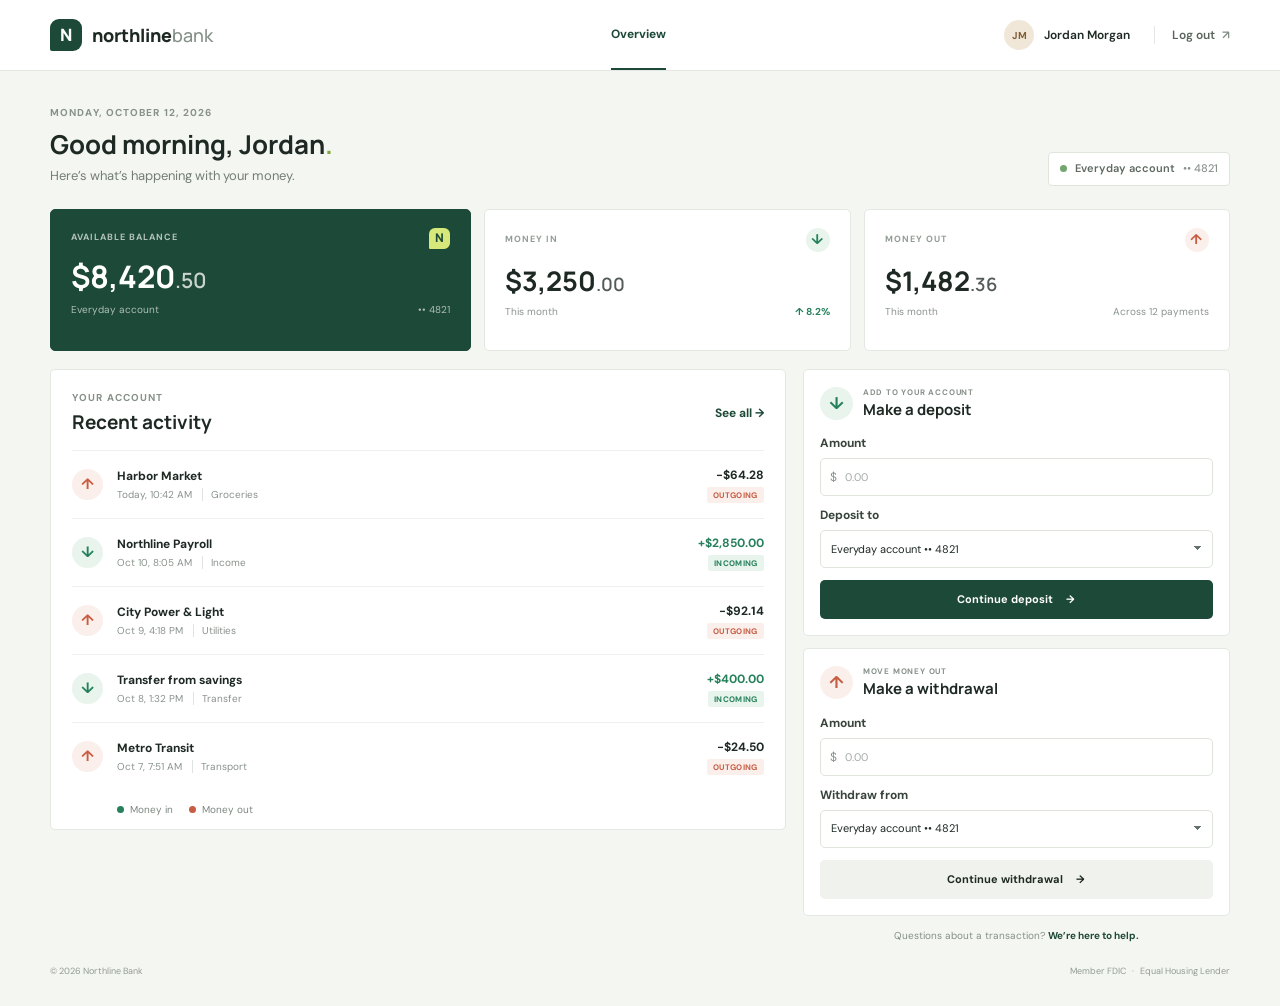
==== dashboard.html @ e2028d49 "first changes" ====
<!DOCTYPE html>
<html lang="en">
<head>
    <meta charset="UTF-8">
    <meta name="viewport" content="width=device-width, initial-scale=1.0">
    <meta name="theme-color" content="#f4f6f2">
    <title>Overview | Northline Bank</title>
    <link rel="preconnect" href="https://fonts.googleapis.com">
    <link rel="preconnect" href="https://fonts.gstatic.com" crossorigin>
    <link href="https://fonts.googleapis.com/css2?family=DM+Sans:wght@400;500;600;700&family=Manrope:wght@500;600;700;800&display=swap" rel="stylesheet">
    <link rel="stylesheet" href="css/main.css">
</head>
<body class="dashboard-page">
    <header class="site-header">
        <a class="brand" href="dashboard.html" aria-label="Northline Bank overview">
            <span class="brand-mark" aria-hidden="true">N</span>
            <span>northline<span class="brand-light">bank</span></span>
        </a>
        <nav class="header-nav" aria-label="Main navigation">
            <a class="nav-current" href="dashboard.html">Overview</a>
        </nav>
        <div class="header-account">
            <span class="avatar" aria-hidden="true">JM</span>
            <span class="account-name">Jordan Morgan</span>
            <a class="logout-link" href="index.html">Log out <span aria-hidden="true">↗</span></a>
        </div>
    </header>

    <main class="dashboard-main">
        <div class="dashboard-heading">
            <div>
                <p class="eyebrow">MONDAY, OCTOBER 12, 2026</p>
                <h1>Good morning, Jordan<span class="heading-period">.</span></h1>
                <p class="muted-copy">Here’s what’s happening with your money.</p>
            </div>
            <a class="account-chip" href="#transactions"><span class="account-chip-dot"></span> Everyday account <span class="account-number">•• 4821</span></a>
        </div>

        <section class="summary-grid" aria-label="Account summary">
            <article class="summary-card balance-card">
                <div class="summary-top"><span>AVAILABLE BALANCE</span><span class="card-mark" aria-hidden="true">N</span></div>
                <p class="balance-amount">$8,420<span>.50</span></p>
                <p class="summary-foot">Everyday account <span>•• 4821</span></p>
            </article>
            <article class="summary-card">
                <div class="summary-top"><span>MONEY IN</span><span class="summary-icon incoming-icon" aria-hidden="true">↓</span></div>
                <p class="metric-amount">$3,250<span>.00</span></p>
                <p class="summary-foot">This month <span class="metric-note">↑ 8.2%</span></p>
            </article>
            <article class="summary-card">
                <div class="summary-top"><span>MONEY OUT</span><span class="summary-icon outgoing-icon" aria-hidden="true">↑</span></div>
                <p class="metric-amount">$1,482<span>.36</span></p>
                <p class="summary-foot">This month <span>Across 12 payments</span></p>
            </article>
        </section>

        <div class="dashboard-columns">
            <section class="transactions-panel" id="transactions" aria-labelledby="transactions-title">
                <div class="section-heading">
                    <div>
                        <p class="eyebrow">YOUR ACCOUNT</p>
                        <h2 id="transactions-title">Recent activity</h2>
                    </div>
                    <a class="text-link" href="#transactions">See all <span aria-hidden="true">→</span></a>
                </div>

                <div class="transaction-list">
                    <article class="transaction-row">
                        <span class="transaction-icon outgoing-icon" aria-hidden="true">↑</span>
                        <div class="transaction-info"><h3>Harbor Market</h3><p>Today, 10:42 AM <span class="transaction-category">Groceries</span></p></div>
                        <div class="transaction-amount"><strong class="amount-out">−$64.28</strong><span class="transaction-flag flag-out">Outgoing</span></div>
                    </article>
                    <article class="transaction-row">
                        <span class="transaction-icon incoming-icon" aria-hidden="true">↓</span>
                        <div class="transaction-info"><h3>Northline Payroll</h3><p>Oct 10, 8:05 AM <span class="transaction-category">Income</span></p></div>
                        <div class="transaction-amount"><strong class="amount-in">+$2,850.00</strong><span class="transaction-flag flag-in">Incoming</span></div>
                    </article>
                    <article class="transaction-row">
                        <span class="transaction-icon outgoing-icon" aria-hidden="true">↑</span>
                        <div class="transaction-info"><h3>City Power &amp; Light</h3><p>Oct 9, 4:18 PM <span class="transaction-category">Utilities</span></p></div>
                        <div class="transaction-amount"><strong class="amount-out">−$92.14</strong><span class="transaction-flag flag-out">Outgoing</span></div>
                    </article>
                    <article class="transaction-row">
                        <span class="transaction-icon incoming-icon" aria-hidden="true">↓</span>
                        <div class="transaction-info"><h3>Transfer from savings</h3><p>Oct 8, 1:32 PM <span class="transaction-category">Transfer</span></p></div>
                        <div class="transaction-amount"><strong class="amount-in">+$400.00</strong><span class="transaction-flag flag-in">Incoming</span></div>
                    </article>
                    <article class="transaction-row">
                        <span class="transaction-icon outgoing-icon" aria-hidden="true">↑</span>
                        <div class="transaction-info"><h3>Metro Transit</h3><p>Oct 7, 7:51 AM <span class="transaction-category">Transport</span></p></div>
                        <div class="transaction-amount"><strong class="amount-out">−$24.50</strong><span class="transaction-flag flag-out">Outgoing</span></div>
                    </article>
                </div>
                <div class="activity-legend" aria-label="Transaction types"><span><i class="legend-dot legend-in"></i> Money in</span><span><i class="legend-dot legend-out"></i> Money out</span></div>
            </section>

            <aside class="actions-column" aria-label="Account actions">
                <section class="action-panel" aria-labelledby="deposit-title">
                    <div class="action-heading"><span class="action-symbol incoming-icon" aria-hidden="true">↓</span><div><p class="eyebrow">ADD TO YOUR ACCOUNT</p><h2 id="deposit-title">Make a deposit</h2></div></div>
                    <form class="transaction-form" action="#" method="get">
                        <label for="deposit-amount">Amount</label>
                        <div class="amount-input"><span aria-hidden="true">$</span><input id="deposit-amount" name="deposit-amount" type="number" min="0.01" step="0.01" placeholder="0.00" inputmode="decimal"></div>
                        <label for="deposit-source">Deposit to</label>
                        <select id="deposit-source" name="deposit-source"><option>Everyday account •• 4821</option></select>
                        <button class="button button-primary button-wide" type="button">Continue deposit <span aria-hidden="true">→</span></button>
                    </form>
                </section>

                <section class="action-panel withdraw-panel" aria-labelledby="withdraw-title">
                    <div class="action-heading"><span class="action-symbol outgoing-icon" aria-hidden="true">↑</span><div><p class="eyebrow">MOVE MONEY OUT</p><h2 id="withdraw-title">Make a withdrawal</h2></div></div>
                    <form class="transaction-form" action="#" method="get">
                        <label for="withdraw-amount">Amount</label>
                        <div class="amount-input"><span aria-hidden="true">$</span><input id="withdraw-amount" name="withdraw-amount" type="number" min="0.01" step="0.01" placeholder="0.00" inputmode="decimal"></div>
                        <label for="withdraw-destination">Withdraw from</label>
                        <select id="withdraw-destination" name="withdraw-destination"><option>Everyday account •• 4821</option></select>
                        <button class="button button-secondary button-wide" type="button">Continue withdrawal <span aria-hidden="true">→</span></button>
                    </form>
                </section>
                <p class="help-note">Questions about a transaction? <a class="text-link" href="mailto:support@northlinebank.example">We’re here to help.</a></p>
            </aside>
        </div>
        <footer class="dashboard-footer"><span>© 2026 Northline Bank</span><span>Member FDIC <span class="footer-separator">·</span> Equal Housing Lender</span></footer>
    </main>
</body>
</html>
---- css/main.css ----
* {
	box-sizing: border-box;
}

:root {
	color-scheme: light;
	--ink: #1e2924;
	--muted: #747d77;
	--line: #e4e8e2;
	--paper: #f4f6f2;
	--surface: #ffffff;
	--forest: #1d4938;
	--forest-deep: #153629;
	--lime: #d5e879;
	--incoming: #26815b;
	--incoming-soft: #e8f4ec;
	--outgoing: #c75d43;
	--outgoing-soft: #fbefeb;
	font-family: "DM Sans", sans-serif;
	font-synthesis: none;
	text-rendering: optimizeLegibility;
}

body {
	margin: 0;
	background: var(--paper);
	color: var(--ink);
	font-size: 14px;
	line-height: 1.5;
}

a {
	color: inherit;
	text-decoration: none;
}

button,
input,
select {
	font: inherit;
}

button,
a,
input,
select {
	-webkit-tap-highlight-color: transparent;
}

:focus-visible {
	outline: 3px solid #83a746;
	outline-offset: 3px;
}

.brand {
	display: inline-flex;
	align-items: center;
	gap: 10px;
	color: var(--ink);
	font-family: "Manrope", sans-serif;
	font-size: 18px;
	font-weight: 800;
	letter-spacing: 0;
}

.brand-light {
	color: #849087;
	font-weight: 500;
}

.brand-mark {
	display: grid;
	width: 32px;
	height: 32px;
	place-items: center;
	border-radius: 9px 9px 9px 2px;
	background: var(--forest);
	color: white;
	font-family: "Manrope", sans-serif;
	font-size: 17px;
	font-weight: 800;
}

.eyebrow {
	margin: 0;
	color: #879189;
	font-size: 10px;
	font-weight: 700;
	letter-spacing: 1.1px;
}

.muted-copy {
	color: var(--muted);
}

.text-link {
	color: var(--forest);
	font-size: 12px;
	font-weight: 700;
}

.text-link:hover,
.logout-link:hover {
	text-decoration: underline;
	text-underline-offset: 3px;
}

.button {
	display: inline-flex;
	min-height: 47px;
	align-items: center;
	justify-content: center;
	gap: 13px;
	border: 0;
	border-radius: 5px;
	cursor: pointer;
	font-size: 13px;
	font-weight: 700;
	transition: background-color 160ms ease, transform 160ms ease;
}

.button:hover {
	transform: translateY(-1px);
}

.button-wide {
	width: 100%;
}

.button-primary {
	background: var(--forest);
	color: white;
}

.button-primary:hover {
	background: var(--forest-deep);
}

.button-secondary {
	background: #f0f2ed;
	color: var(--ink);
}

.button-secondary:hover {
	background: #e6eae2;
}

/* Sign-in */
.login-page {
	min-height: 100vh;
	background: #fff;
}

.login-shell {
	display: grid;
	min-height: 100vh;
	grid-template-columns: minmax(450px, 0.92fr) minmax(400px, 1.08fr);
}

.login-panel {
	display: flex;
	width: min(100%, 580px);
	flex-direction: column;
	justify-self: center;
	padding: 40px clamp(36px, 7vw, 92px) 28px;
}

.login-copy {
	margin-top: clamp(50px, 10vh, 102px);
}

.login-copy h1,
.aside-content h2,
.dashboard-heading h1,
.section-heading h2,
.action-heading h2 {
	font-family: "Manrope", sans-serif;
	letter-spacing: 0;
}

.login-copy h1 {
	margin: 12px 0 10px;
	font-size: clamp(37px, 4vw, 48px);
	font-weight: 700;
	line-height: 1.13;
}

.login-copy .muted-copy {
	max-width: 345px;
	margin: 0;
	font-size: 14px;
}

.login-form {
	display: grid;
	gap: 9px;
	margin-top: 32px;
}

.login-form label,
.transaction-form label {
	color: #38443d;
	font-size: 12px;
	font-weight: 700;
}

.login-form input,
.transaction-form input,
.transaction-form select {
	width: 100%;
	height: 47px;
	border: 1px solid #dfe4dd;
	border-radius: 5px;
	background: #fff;
	color: var(--ink);
	outline: none;
}

.login-form input {
	padding: 0 13px;
	margin-bottom: 9px;
}

.login-form input::placeholder,
.transaction-form input::placeholder {
	color: #a4aca6;
}

.login-form input:focus,
.transaction-form input:focus,
.transaction-form select:focus {
	border-color: #6e987f;
	box-shadow: 0 0 0 3px #e8f1e9;
}

.label-row {
	display: flex;
	align-items: center;
	justify-content: space-between;
}

.secure-note {
	display: flex;
	align-items: center;
	gap: 8px;
	margin: 20px 0 0;
	color: #7b857e;
	font-size: 11px;
}

.lock-icon {
	display: grid;
	width: 16px;
	height: 16px;
	place-items: center;
	border: 1px solid #9eaaa1;
	border-radius: 50%;
	color: var(--forest);
	font-size: 7px;
}

.login-footer {
	margin: auto 0 0;
	padding-top: 44px;
	color: var(--muted);
	font-size: 12px;
}

.login-aside {
	position: relative;
	display: flex;
	min-height: 100vh;
	overflow: hidden;
	flex-direction: column;
	justify-content: space-between;
	padding: 40px clamp(32px, 6vw, 82px) 32px;
	background-color: var(--forest);
	background-image: linear-gradient(135deg, rgba(255,255,255,.035) 25%, transparent 25%, transparent 50%, rgba(255,255,255,.035) 50%, rgba(255,255,255,.035) 75%, transparent 75%, transparent);
	background-size: 8px 8px;
	color: white;
}

.aside-topline,
.aside-bottom {
	position: relative;
	z-index: 1;
	display: flex;
	align-items: center;
	justify-content: space-between;
	color: rgba(255,255,255,.67);
	font-size: 9px;
	font-weight: 700;
	letter-spacing: 1px;
}

.aside-dot {
	width: 7px;
	height: 7px;
	border-radius: 50%;
	background: var(--lime);
}

.aside-content {
	position: relative;
	z-index: 1;
	max-width: 480px;
	padding: 45px 0 95px;
}

.aside-index {
	margin: 0 0 18px;
	color: var(--lime);
	font-size: 10px;
	font-weight: 700;
	letter-spacing: 1px;
}

.aside-content h2 {
	margin: 0;
	font-size: clamp(42px, 5vw, 65px);
	font-weight: 600;
	line-height: 1.06;
}

.aside-content > p:last-child {
	max-width: 330px;
	margin: 20px 0 0;
	color: rgba(255,255,255,.76);
	font-size: 15px;
	line-height: 1.7;
}

.decorative-orbit {
	position: absolute;
	right: -28px;
	bottom: 16%;
	display: grid;
	width: 230px;
	gap: 8px;
	opacity: .85;
	transform: rotate(-35deg);
}

.decorative-orbit span {
	display: block;
	height: 28px;
	border: 1px solid rgba(213,232,121,.4);
	border-radius: 2px;
}

.decorative-orbit span:nth-child(2) {
	width: 75%;
	margin-left: 25%;
	background: rgba(213,232,121,.1);
}

.decorative-orbit span:nth-child(3) {
	width: 48%;
	margin-left: 52%;
}

/* Dashboard */
.site-header {
	display: flex;
	min-height: 70px;
	align-items: center;
	justify-content: space-between;
	padding: 0 max(28px, calc((100vw - 1180px) / 2));
	border-bottom: 1px solid var(--line);
	background: var(--surface);
}

.header-nav {
	display: flex;
	height: 70px;
	align-items: stretch;
	margin-left: 60px;
}

.header-nav a {
	display: inline-flex;
	align-items: center;
	border-bottom: 2px solid var(--forest);
	color: var(--forest);
	font-size: 12px;
	font-weight: 700;
}

.header-account {
	display: flex;
	align-items: center;
	gap: 10px;
}

.avatar {
	display: grid;
	width: 30px;
	height: 30px;
	place-items: center;
	border-radius: 50%;
	background: #f0e7d8;
	color: #805e37;
	font-size: 10px;
	font-weight: 700;
}

.account-name {
	margin-right: 14px;
	font-size: 12px;
	font-weight: 600;
}

.logout-link {
	padding-left: 17px;
	border-left: 1px solid var(--line);
	color: #59645d;
	font-size: 12px;
	font-weight: 600;
}

.logout-link span {
	margin-left: 4px;
	color: #839087;
}

.dashboard-main {
	width: min(1180px, calc(100% - 56px));
	margin: 0 auto;
}

.dashboard-heading {
	display: flex;
	align-items: flex-end;
	justify-content: space-between;
	gap: 20px;
	padding: 34px 0 23px;
}

.dashboard-heading h1 {
	margin: 5px 0 2px;
	font-size: 26px;
	font-weight: 700;
}

.heading-period {
	color: #80a83d;
}

.dashboard-heading .muted-copy {
	margin: 0;
	font-size: 13px;
}

.account-chip {
	display: inline-flex;
	min-height: 34px;
	align-items: center;
	gap: 8px;
	padding: 0 11px;
	border: 1px solid #dfe4dd;
	border-radius: 4px;
	background: white;
	color: #5e6961;
	font-size: 11px;
	font-weight: 600;
}

.account-chip-dot {
	width: 7px;
	height: 7px;
	border-radius: 50%;
	background: #71a66e;
}

.account-number {
	color: #89938c;
	font-weight: 500;
}

.summary-grid {
	display: grid;
	grid-template-columns: 1.15fr 1fr 1fr;
	gap: 13px;
}

.summary-card {
	min-width: 0;
	min-height: 142px;
	padding: 18px 20px 15px;
	border: 1px solid var(--line);
	border-radius: 5px;
	background: var(--surface);
}

.balance-card {
	border-color: var(--forest);
	background: var(--forest);
	color: white;
}

.summary-top,
.summary-foot {
	display: flex;
	align-items: center;
	justify-content: space-between;
}

.summary-top {
	color: #929d95;
	font-size: 9px;
	font-weight: 700;
	letter-spacing: 1px;
}

.balance-card .summary-top {
	color: rgba(255,255,255,.67);
}

.card-mark {
	display: grid;
	width: 21px;
	height: 21px;
	place-items: center;
	border-radius: 6px 6px 6px 1px;
	background: var(--lime);
	color: var(--forest);
	font-family: "Manrope", sans-serif;
	font-size: 12px;
	font-weight: 800;
}

.summary-icon {
	display: grid;
	width: 24px;
	height: 24px;
	place-items: center;
	border-radius: 50%;
	font-size: 14px;
	font-weight: 700;
}

.incoming-icon {
	background: var(--incoming-soft);
	color: var(--incoming);
}

.outgoing-icon {
	background: var(--outgoing-soft);
	color: var(--outgoing);
}

.balance-card .card-mark {
	background: var(--lime);
}

.balance-amount,
.metric-amount {
	margin: 10px 0 8px;
	font-family: "Manrope", sans-serif;
	font-size: 31px;
	font-weight: 700;
	line-height: 1.15;
}

.balance-amount span,
.metric-amount span {
	font-size: .68em;
	font-weight: 600;
	opacity: .76;
}

.metric-amount {
	margin-top: 13px;
	font-size: 27px;
}

.summary-foot {
	margin: 0;
	color: #8a948d;
	font-size: 10px;
}

.balance-card .summary-foot {
	color: rgba(255,255,255,.65);
}

.metric-note {
	color: var(--incoming);
	font-weight: 700;
}

.dashboard-columns {
	display: grid;
	grid-template-columns: minmax(0, 1.55fr) minmax(300px, .9fr);
	align-items: start;
	gap: 17px;
	margin-top: 18px;
}

.transactions-panel,
.action-panel {
	border: 1px solid var(--line);
	border-radius: 5px;
	background: var(--surface);
}

.transactions-panel {
	padding: 20px 21px 12px;
}

.section-heading {
	display: flex;
	align-items: center;
	justify-content: space-between;
	padding-bottom: 14px;
}

.section-heading h2 {
	margin: 3px 0 0;
	font-size: 19px;
	font-weight: 700;
}

.transaction-row {
	display: grid;
	min-height: 68px;
	grid-template-columns: 34px minmax(0, 1fr) auto;
	align-items: center;
	gap: 11px;
	border-top: 1px solid #edf0ec;
}

.transaction-icon {
	display: grid;
	width: 31px;
	height: 31px;
	place-items: center;
	border-radius: 50%;
	font-size: 15px;
	font-weight: 700;
}

.transaction-info {
	min-width: 0;
}

.transaction-info h3 {
	overflow: hidden;
	margin: 0 0 2px;
	font-size: 12px;
	font-weight: 700;
	text-overflow: ellipsis;
	white-space: nowrap;
}

.transaction-info p {
	margin: 0;
	color: #89928c;
	font-size: 10px;
}

.transaction-category {
	margin-left: 7px;
	padding-left: 8px;
	border-left: 1px solid #dfe4df;
}

.transaction-amount {
	display: flex;
	min-width: 94px;
	flex-direction: column;
	align-items: flex-end;
	gap: 3px;
}

.transaction-amount strong {
	font-size: 12px;
	font-weight: 700;
}

.amount-in {
	color: var(--incoming);
}

.amount-out {
	color: var(--ink);
}

.transaction-flag {
	padding: 2px 6px;
	border-radius: 2px;
	font-size: 8px;
	font-weight: 700;
	text-transform: uppercase;
	letter-spacing: .35px;
}

.flag-in {
	background: var(--incoming-soft);
	color: var(--incoming);
}

.flag-out {
	background: var(--outgoing-soft);
	color: var(--outgoing);
}

.activity-legend {
	display: flex;
	gap: 16px;
	padding: 12px 0 0 45px;
	color: #7d8780;
	font-size: 10px;
}

.activity-legend span {
	display: inline-flex;
	align-items: center;
	gap: 6px;
}

.legend-dot {
	width: 7px;
	height: 7px;
	border-radius: 50%;
}

.legend-in {
	background: var(--incoming);
}

.legend-out {
	background: var(--outgoing);
}

.actions-column {
	display: grid;
	gap: 12px;
}

.action-panel {
	padding: 16px;
}

.action-heading {
	display: flex;
	align-items: center;
	gap: 10px;
	margin-bottom: 13px;
}

.action-symbol {
	display: grid;
	width: 33px;
	height: 33px;
	flex: 0 0 auto;
	place-items: center;
	border-radius: 50%;
	font-size: 17px;
	font-weight: 700;
}

.action-heading .eyebrow {
	font-size: 8px;
	letter-spacing: .8px;
}

.action-heading h2 {
	margin: 1px 0 0;
	font-size: 15px;
	font-weight: 700;
}

.transaction-form {
	display: grid;
	grid-template-columns: 1fr;
	gap: 6px;
}

.transaction-form label:not(:first-child) {
	margin-top: 4px;
}

.transaction-form input,
.transaction-form select {
	height: 38px;
	padding: 0 10px;
	font-size: 11px;
}

.transaction-form select {
	appearance: none;
	background-image: linear-gradient(45deg, transparent 50%, #66736a 50%), linear-gradient(135deg, #66736a 50%, transparent 50%);
	background-position: calc(100% - 14px) 15px, calc(100% - 10px) 15px;
	background-repeat: no-repeat;
	background-size: 4px 4px, 4px 4px;
	padding-right: 25px;
}

.amount-input {
	position: relative;
}

.amount-input > span {
	position: absolute;
	top: 50%;
	left: 10px;
	color: #8a948d;
	font-size: 12px;
	transform: translateY(-50%);
}

.amount-input input {
	padding-left: 24px;
}

.transaction-form .button {
	min-height: 39px;
	margin-top: 6px;
	font-size: 11px;
}

.help-note {
	margin: 0;
	color: #858f88;
	font-size: 10px;
	text-align: center;
}

.help-note .text-link {
	font-size: inherit;
}

.dashboard-footer {
	display: flex;
	justify-content: space-between;
	padding: 22px 0 28px;
	color: #929b94;
	font-size: 9px;
}

.footer-separator {
	padding: 0 4px;
}

@media (max-width: 850px) {
	.login-shell {
		grid-template-columns: minmax(390px, 1fr) minmax(310px, .9fr);
	}

	.login-panel {
		padding-right: 40px;
		padding-left: 40px;
	}

	.dashboard-columns {
		grid-template-columns: minmax(0, 1.25fr) minmax(280px, .9fr);
		gap: 12px;
	}

	.transactions-panel {
		padding-right: 15px;
		padding-left: 15px;
	}

	.summary-card {
		padding-right: 15px;
		padding-left: 15px;
	}
}

@media (max-width: 680px) {
	.login-shell {
		display: block;
	}

	.login-panel {
		width: min(100%, 500px);
		min-height: 100vh;
		padding: 26px 28px 22px;
	}

	.login-copy {
		margin-top: 66px;
	}

	.login-copy h1 {
		font-size: 40px;
	}

	.login-footer {
		padding-top: 32px;
	}

	.login-aside {
		display: none;
	}

	.site-header {
		min-height: 62px;
		padding: 0 18px;
	}

	.site-header .brand {
		gap: 7px;
		font-size: 15px;
	}

	.site-header .brand-mark {
		width: 29px;
		height: 29px;
	}

	.header-nav {
		height: 62px;
		margin-left: 10px;
	}

	.header-account {
		gap: 7px;
	}

	.account-name {
		display: none;
	}

	.logout-link {
		margin-left: 3px;
		padding-left: 9px;
		font-size: 11px;
	}

	.dashboard-main {
		width: calc(100% - 32px);
	}

	.dashboard-heading {
		align-items: flex-start;
		flex-direction: column;
		gap: 13px;
		padding: 25px 0 17px;
	}

	.dashboard-heading h1 {
		font-size: 23px;
	}

	.summary-grid {
		grid-template-columns: 1fr 1fr;
		gap: 9px;
	}

	.summary-card {
		min-height: 124px;
		padding: 14px;
	}

	.balance-card {
		grid-column: 1 / -1;
		min-height: 132px;
	}

	.balance-amount {
		font-size: 30px;
	}

	.metric-amount {
		font-size: 22px;
	}

	.summary-foot {
		gap: 6px;
		font-size: 9px;
	}

	.dashboard-columns {
		grid-template-columns: 1fr;
		gap: 13px;
		margin-top: 13px;
	}

	.transactions-panel {
		padding: 16px 13px 12px;
	}

	.transaction-row {
		grid-template-columns: 31px minmax(0, 1fr) auto;
		gap: 8px;
	}

	.transaction-category {
		display: none;
	}

	.transaction-amount {
		min-width: 81px;
	}

	.activity-legend {
		padding-left: 39px;
	}

	.actions-column {
		grid-template-columns: 1fr 1fr;
		align-items: start;
		gap: 9px;
	}

	.action-panel {
		padding: 12px;
	}

	.action-heading {
		align-items: flex-start;
		gap: 7px;
	}

	.action-symbol {
		width: 27px;
		height: 27px;
		font-size: 14px;
	}

	.action-heading h2 {
		font-size: 13px;
		line-height: 1.25;
	}

	.action-heading .eyebrow {
		min-height: 20px;
		font-size: 7px;
	}

	.transaction-form label {
		font-size: 10px;
	}

	.transaction-form select {
		overflow: hidden;
		text-overflow: ellipsis;
		white-space: nowrap;
		font-size: 9px;
	}

	.transaction-form .button {
		min-height: 40px;
		gap: 5px;
		padding: 0 5px;
		font-size: 9px;
	}

	.help-note {
		grid-column: 1 / -1;
	}

	.dashboard-footer {
		gap: 12px;
		padding: 19px 0 24px;
		font-size: 8px;
	}
}

@media (max-width: 380px) {
	.login-panel {
		padding-right: 22px;
		padding-left: 22px;
	}

	.site-header {
		padding: 0 12px;
	}

	.header-nav {
		font-size: 11px;
	}

	.site-header .brand {
		font-size: 13px;
	}

	.summary-card {
		padding-right: 11px;
		padding-left: 11px;
	}

	.metric-amount {
		font-size: 20px;
	}

	.actions-column {
		grid-template-columns: 1fr;
	}

	.action-panel {
		padding: 14px;
	}

	.action-heading h2 {
		font-size: 15px;
	}

	.transaction-form label,
	.transaction-form select,
	.transaction-form .button {
		font-size: 11px;
	}
}

@media (prefers-reduced-motion: reduce) {
	*,
	*::before,
	*::after {
		scroll-behavior: auto !important;
		transition-duration: .01ms !important;
	}
}
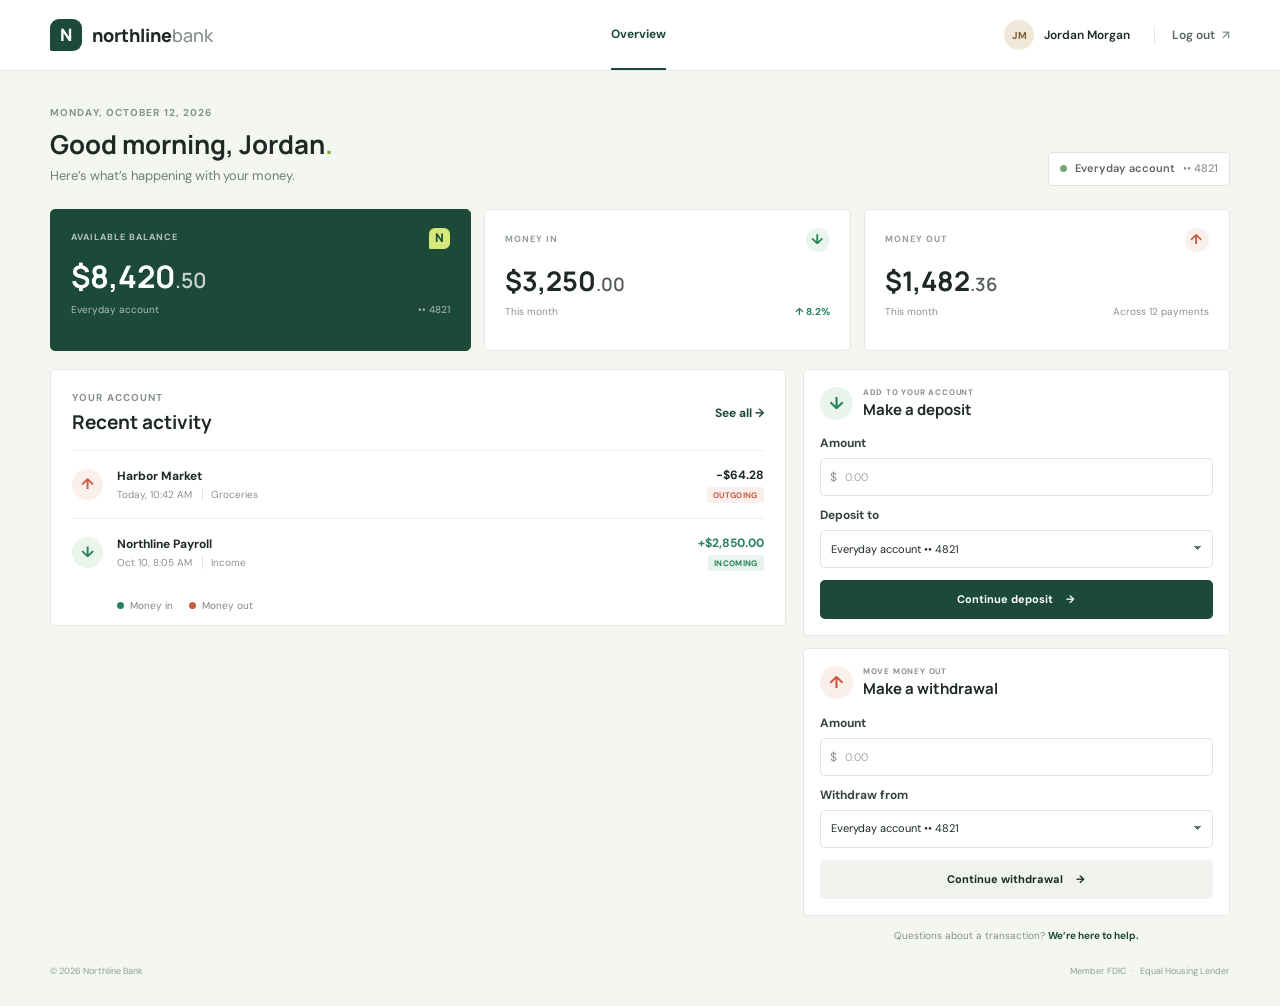
==== commit be16163e: "changes" ====
--- a/dashboard.html
+++ b/dashboard.html
@@ -22,7 +22,7 @@
         <div class="header-account">
             <span class="avatar" aria-hidden="true">JM</span>
             <span class="account-name">Jordan Morgan</span>
-            <a class="logout-link" href="index.html">Log out <span aria-hidden="true">↗</span></a>
+            <a class="logout-link" href="#">Log out <span aria-hidden="true">↗</span></a>
         </div>
     </header>
 
@@ -44,12 +44,12 @@
             </article>
             <article class="summary-card">
                 <div class="summary-top"><span>MONEY IN</span><span class="summary-icon incoming-icon" aria-hidden="true">↓</span></div>
-                <p class="metric-amount">$3,250<span>.00</span></p>
+                <p class="metric-amount amountIn">$3,250<span>.00</span></p>
                 <p class="summary-foot">This month <span class="metric-note">↑ 8.2%</span></p>
             </article>
             <article class="summary-card">
                 <div class="summary-top"><span>MONEY OUT</span><span class="summary-icon outgoing-icon" aria-hidden="true">↑</span></div>
-                <p class="metric-amount">$1,482<span>.36</span></p>
+                <p class="metric-amount amountOut">$1,482<span>.36</span></p>
                 <p class="summary-foot">This month <span>Across 12 payments</span></p>
             </article>
         </section>
@@ -74,21 +74,6 @@
                         <span class="transaction-icon incoming-icon" aria-hidden="true">↓</span>
                         <div class="transaction-info"><h3>Northline Payroll</h3><p>Oct 10, 8:05 AM <span class="transaction-category">Income</span></p></div>
                         <div class="transaction-amount"><strong class="amount-in">+$2,850.00</strong><span class="transaction-flag flag-in">Incoming</span></div>
-                    </article>
-                    <article class="transaction-row">
-                        <span class="transaction-icon outgoing-icon" aria-hidden="true">↑</span>
-                        <div class="transaction-info"><h3>City Power &amp; Light</h3><p>Oct 9, 4:18 PM <span class="transaction-category">Utilities</span></p></div>
-                        <div class="transaction-amount"><strong class="amount-out">−$92.14</strong><span class="transaction-flag flag-out">Outgoing</span></div>
-                    </article>
-                    <article class="transaction-row">
-                        <span class="transaction-icon incoming-icon" aria-hidden="true">↓</span>
-                        <div class="transaction-info"><h3>Transfer from savings</h3><p>Oct 8, 1:32 PM <span class="transaction-category">Transfer</span></p></div>
-                        <div class="transaction-amount"><strong class="amount-in">+$400.00</strong><span class="transaction-flag flag-in">Incoming</span></div>
-                    </article>
-                    <article class="transaction-row">
-                        <span class="transaction-icon outgoing-icon" aria-hidden="true">↑</span>
-                        <div class="transaction-info"><h3>Metro Transit</h3><p>Oct 7, 7:51 AM <span class="transaction-category">Transport</span></p></div>
-                        <div class="transaction-amount"><strong class="amount-out">−$24.50</strong><span class="transaction-flag flag-out">Outgoing</span></div>
                     </article>
                 </div>
                 <div class="activity-legend" aria-label="Transaction types"><span><i class="legend-dot legend-in"></i> Money in</span><span><i class="legend-dot legend-out"></i> Money out</span></div>
@@ -121,5 +106,513 @@
         </div>
         <footer class="dashboard-footer"><span>© 2026 Northline Bank</span><span>Member FDIC <span class="footer-separator">·</span> Equal Housing Lender</span></footer>
     </main>
+
+    <script type="module" src="js/main.js"></script>
+
 </body>
 </html>
+<!DOCTYPE html>
+<html lang="en">
+<head>
+    <meta charset="UTF-8">
+    <meta name="viewport" content="width=device-width, initial-scale=1.0">
+    <title>Document</title>
+    <link rel="stylesheet" href="style.css">
+</head>
+<body>
+    <!-- Copyright (C) Microsoft Corporation. All rights reserved. -->
+
+<!DOCTYPE html>
+<html dir="ltr" lang="en">
+  <head>
+    <meta charset="utf-8">
+    <metaa name="viewport" content="width=device-width, initial-scale=1, shrink-to-fit=no">
+    <meta name="referrer" content="strict-origin">
+    <link rel="icon" href="data:,">
+    <title>New tab</title>
+    <link rel="stylesheet" href="style.css">
+    <style>
+    :root {
+      --header-height: 50px;
+      --fill-color: #f7f7f7;
+      --fill-popup-color: #ffffff;
+      --neutral-layer-floating: #ffffff;
+      --logo-color: rgb(115, 115, 115);
+      --neutral-foreground-rest: #262626;
+      --neutral-fill-rest: rgba(0, 0, 0, 3.92%);
+      --placeholder-color: rgb(115, 115, 115);
+      --font-family: Segoe UI, Segoe UI Midlevel, Segoe WP, Arial, sans-serif;
+      --accent-foreground-rest: #0072c9;
+
+      --borderRadiusMedium: 4px;
+      --shadow2: 0 0 2px rgba(0, 0, 0, 0.12), 0 1px 2px rgba(0, 0, 0, 0.14);
+      --shadow4: 0 0 2px rgba(0, 0, 0, 0.12), 0 2px 4px rgba(0, 0, 0, 0.14);
+      --lineHeightBase300: 20px;
+      --fontSizeBase300: 14px;
+      --spacingVerticalXS: 4px;
+      --spacingVerticalSNudge: 6px;
+      --spacingHorizontalS: 8px;
+      --spacingVerticalMNudge: 10px;
+      --spacingHorizontalXXL: 32px;
+      --colorNeutralForeground1: #242424;
+      --colorNeutralForeground1Pressed: #242424;
+      --colorNeutralForeground1Hover: #242424;
+      --colorNeutralBackground1: #ffffff;
+      --colorNeutralBackground1Pressed: #e0e0e0;
+      --colorNeutralBackground1Hover: #f5f5f5;
+      --colorNeutralStroke1Hover: #c7c7c7;
+
+      --backgroundImage: url('./background-image-light.avif');
+    }
+
+    @media (prefers-color-scheme: dark) {
+      :root {
+        --fill-color: #242424;
+        --fill-popup-color: #000000;
+        --neutral-layer-floating: #4a4a4a;
+        --neutral-foreground-rest: #f5f5f5;
+        --neutral-fill-rest: rgba(255, 255, 255, 6.05%);
+        --accent-foreground-rest: #3091dc;
+        --logo-color: #f5f5f5;
+        --shadow2: 0 0 2px rgba(0, 0, 0, 0.24), 0 1px 2px rgba(0, 0, 0, 0.28);
+        --shadow4: 0 0 2px rgba(0, 0, 0, 0.24), 0 2px 4px rgba(0, 0, 0, 0.28);
+        --colorNeutralForeground1: #ffffff;
+        --colorNeutralForeground1Pressed: #ffffff;
+        --colorNeutralForeground1Hover: #ffffff;
+        --colorNeutralBackground1: #292929;
+        --colorNeutralBackground1Pressed: #1f1f1f;
+        --colorNeutralBackground1Hover: #3d3d3d;
+        --colorNeutralStroke1Hover: #757575;
+
+        --backgroundImage: url('./background-image-dark.avif');
+      }
+    }
+
+    html {
+      height: 100vh;
+    }
+
+    body {
+      margin: 0;
+      height: inherit;
+    }
+
+    ntp-shell {
+      --inspirational-neutral-foreground-rest: var(--neutral-foreground-rest);
+      height: inherit;
+      margin: 0;
+      padding: 0;
+      min-width: 343px;
+      position: relative;
+      display: block;
+      font-family: var(--font-family);
+      -webkit-font-smoothing: antialiased;
+      align-items: center;
+      background-color: var(--fill-color);
+      background-position: center;
+      background-size: cover;
+      background-repeat: no-repeat;
+      overflow: auto;
+    }
+
+    button {
+      border: none;
+      background: none;
+      box-shadow: none;
+      outline: none;
+      cursor: pointer;
+      border-radius: 4px;
+      display: flex;
+      justify-content: center;
+      align-items: center;
+      padding: 0;
+      margin: 0;
+      border: 1px solid transparent;
+
+      &:hover {
+        background-color: var(--neutral-fill-rest);
+      }
+
+      &:focus-visible {
+        outline: -webkit-focus-ring-color auto 1px;
+      }
+    }
+
+    #header {
+      height: var(--header-height);
+      display: flex;
+      align-items: center;
+      padding: 0px 26px 0 22px;
+      box-sizing: border-box;
+      position: absolute;
+      inset-inline-start: 0;
+      inset-inline-end: 0;
+      z-index: 1;
+      fill: var(--inspirational-neutral-foreground-rest);
+
+      > div {
+        flex: 1;
+        display: flex;
+        position: relative;
+      }
+
+      #header-right {
+        justify-content: flex-end;
+      }
+
+      .header-button {
+        width: 40px;
+        height: 40px;
+      }
+
+      #waffle {
+        anchor-name: --anchor-waffle;
+      }
+
+      #settings {
+        anchor-name: --anchor-settings;
+      }
+
+      ntp-waffle {
+        position-area: bottom span-right;
+        position-anchor: --anchor-waffle;
+      }
+
+      ntp-settings {
+        position-area: bottom span-left;
+        position-anchor: --anchor-settings;
+      }
+    }
+
+    #inner {
+      display: grid;
+      grid-template-rows: 1fr auto 72px 46px 32px 32px auto 1fr;
+      justify-items: center;
+      position: absolute;
+      top: 0;
+      width: 100%;
+      height: 100vh;
+    }
+
+    #logo {
+      align-self: end;
+      fill: var(--logo-color);
+      display: flex;
+      align-items: center;
+      gap: 14px;
+    }
+
+    #fakebox {
+      grid-row: 4;
+      display: flex;
+      align-items: center;
+      width: 760px;
+      box-sizing: border-box;
+      background-color: var(--neutral-layer-floating);
+      border-radius: 22px;
+      height: 46px;
+      gap: 7px;
+      color: var(--neutral-foreground-rest);
+      box-shadow:
+        rgba(0, 0, 0, 0.11) 0px 0px 2.9px 0px,
+        rgba(0, 0, 0, 0.13) 0px 1.6px 3.6px 0px;
+      border: 1px solid transparent;
+      user-select: none;
+      cursor: text;
+
+      #searchbutton {
+        margin-inline-start: 11px;
+        fill: var(--neutral-foreground-rest);
+      }
+
+      #placeholder {
+        flex: 1;
+        color: inherit;
+        font-family: var(--font-family);
+        font-size: 16px;
+        font-weight: 400;
+        line-height: 24px;
+        margin: 0;
+        text-overflow: ellipsis;
+        white-space: nowrap;
+        overflow: hidden;
+      }
+
+      #cursor {
+        visibility: hidden;
+      }
+
+      &:hover {
+        border-color: var(--accent-foreground-rest);
+      }
+
+      &:focus-within {
+        > #cursor {
+          animation: blink 1.3s step-end infinite;
+          visibility: visible;
+          background-color: var(--neutral-foreground-rest);
+          width: 1px;
+          height: 1em;
+        }
+
+        > #placeholder {
+          display: none;
+        }
+      }
+    }
+
+    ntp-quicklinks {
+      grid-row: 7;
+      width: 844px;
+      height: 60px;
+      display: flex;
+      flex-direction: column;
+      overflow: hidden;
+
+      &[rows="0"] {
+        display: none;
+      }
+
+      &[rows="2"] {
+        height: 130px;
+      }
+    }
+
+    body[data-layout="inspirational"] {
+      ntp-shell {
+        background: var(--backgroundImage);
+        background-repeat: no-repeat;
+        background-size: cover;
+        background-position: center;
+
+        @media (prefers-contrast: more) {
+          --inspirational-neutral-foreground-rest: #262626;
+          background-blend-mode: luminosity;
+        }
+      }
+
+      #inner {
+        grid-template-rows: minmax(78px, 15%) 46px 32px 1fr auto 12%;
+      }
+
+      #logo {
+        display: none;
+      }
+
+      #fakebox {
+        grid-row: 2;
+      }
+
+      ntp-quicklinks {
+        grid-row: 4;
+      }
+    }
+
+    .header-popup:popover-open {
+      margin: 0;
+      max-width: 100vw;
+      max-height: calc(100vh - var(--header-height));
+      overflow: auto;
+      box-shadow: var(--smtc-ctrl-tooltip-shadow, var(--shadow4));
+      border: 1px solid transparent;
+      color: var(--neutral-foreground-rest);
+      background-color: var(--fill-popup-color);
+      border-radius: var(--smtc-padding-content-xx-small, var(--spacingVerticalXS));
+      display: flex;
+    }
+
+    @keyframes blink {
+      0% {
+        opacity: 1;
+      }
+
+      61.55% {
+        opacity: 0;
+      }
+    }
+
+    @media (max-width: 1267px) {
+      #fakebox {
+        width: 528px;
+      }
+
+      ntp-quicklinks {
+        width: 674px;
+      }
+    }
+
+    @media (max-width: 1097px) {
+      ntp-quicklinks {
+        width: 419px;
+      }
+    }
+
+    @media (max-width: 955px) {
+      #fakebox {
+        width: 400px;
+      }
+    }
+
+    @media (max-width: 643px) {
+      #fakebox {
+        width: 343px;
+      }
+
+      ntp-quicklinks {
+        width: 249px;
+      }
+
+      #header {
+        padding: 0;
+      }
+
+      #logo-text {
+        width: 100px;
+      }
+
+      #logo-icon {
+        height: 32px;
+      }
+    }
+
+    @media (max-width: 343px) {
+      ntp-shell {
+        min-width: auto;
+      }
+
+      ntp-quicklinks {
+        width: 100%;
+      }
+
+      #fakebox {
+        width: 90%;
+        height: 32px;
+        gap: 2px;
+
+        #placeholder {
+          font-size: 12px;
+          line-height: 16px;
+        }
+
+        svg {
+          width: 16px;
+          height: 16px;
+        }
+      }
+
+      #logo-icon {
+        width: 48px;
+        height: 48px;
+      }
+
+      #logo-text {
+        display: none;
+      }
+    }
+
+    @media (max-height: 475px) {
+      #inner {
+        grid-template-rows: auto 10px 16px 32px 16px 10px;
+      }
+
+      #logo {
+        margin-top: 10px;
+      }
+
+      #logo-icon {
+        width: 32px;
+        height: 32px;
+      }
+    }
+    </style>
+  </head>
+
+  <body data-layout="inspirational">
+    <ntp-shell elementtiming="wallpaper">
+      <div id="header">
+        <div id="header-left">
+          <button
+            id="waffle"
+            class="header-button"
+            popovertarget="popover-waffle"
+            popovertargetaction="toggle"
+            type="button"
+            aria-label="Apps"
+            title="Apps"
+          >
+            <svg aria-hidden="true" width="24" height="24" viewBox="0 0 24 24" xmlns="http://www.w3.org/2000/svg">
+              <path
+                d="M12 17a2 2 0 110 4 2 2 0 010-4zm7 0a2 2 0 110 4 2 2 0 010-4zM5 17a2 2 0 110 4 2 2 0 010-4zm7-7a2 2 0 110 4 2 2 0 010-4zm7 0a2 2 0 110 4 2 2 0 010-4zM5 10a2 2 0 110 4 2 2 0 010-4zm7-7a2 2 0 110 4 2 2 0 010-4zm7 0a2 2 0 110 4 2 2 0 010-4zM5 3a2 2 0 110 4 2 2 0 010-4z"
+              >
+              </path>
+            </svg>
+          </button>
+          <ntp-waffle id="popover-waffle" class="header-popup" popover popover-endpoint="./waffle-partial.html">
+          </ntp-waffle>
+        </div>
+        <div id="header-right">
+          <button
+            id="settings"
+            class="header-button"
+            popovertarget="popover-settings"
+            popovertargetaction="toggle"
+            type="button"
+            aria-label="Settings"
+            title="Settings"
+          >
+            <svg aria-hidden="true" width="24" height="24" viewBox="0 0 24 24" xmlns="http://www.w3.org/2000/svg">
+              <path
+                d="M12.01 2.25c.74 0 1.47.1 2.18.25.32.07.55.33.59.65l.17 1.53a1.38 1.38 0 001.92 1.11l1.4-.61c.3-.13.64-.06.85.17a9.8 9.8 0 012.2 3.8c.1.3 0 .63-.26.82l-1.24.92a1.38 1.38 0 000 2.22l1.24.92c.26.19.36.52.27.82a9.8 9.8 0 01-2.2 3.8.75.75 0 01-.85.17l-1.4-.62a1.38 1.38 0 00-1.93 1.12l-.17 1.52a.75.75 0 01-.58.65 9.52 9.52 0 01-4.4 0 .75.75 0 01-.57-.65l-.17-1.52a1.38 1.38 0 00-1.93-1.11l-1.4.62a.75.75 0 01-.85-.18 9.8 9.8 0 01-2.2-3.8c-.1-.3 0-.63.27-.82l1.24-.92a1.38 1.38 0 000-2.22l-1.24-.92a.75.75 0 01-.28-.82 9.8 9.8 0 012.2-3.8c.23-.23.57-.3.86-.17l1.4.62c.4.17.86.15 1.25-.08.38-.22.63-.6.68-1.04l.17-1.53a.75.75 0 01.58-.65c.72-.16 1.45-.24 2.2-.25zm0 1.5c-.45 0-.9.04-1.35.12l-.11.97a2.89 2.89 0 01-4.02 2.33l-.9-.4A8.3 8.3 0 004.28 9.1l.8.59a2.88 2.88 0 010 4.64l-.8.59a8.3 8.3 0 001.35 2.32l.9-.4a2.88 2.88 0 014.02 2.32l.1.99c.9.15 1.8.15 2.7 0l.1-.99a2.88 2.88 0 014.02-2.32l.9.4a8.3 8.3 0 001.36-2.32l-.8-.59a2.88 2.88 0 010-4.64l.8-.59a8.3 8.3 0 00-1.35-2.32l-.9.4a2.88 2.88 0 01-4.02-2.32l-.11-.98c-.45-.08-.9-.11-1.34-.12zM12 8.25a3.75 3.75 0 110 7.5 3.75 3.75 0 010-7.5zm0 1.5a2.25 2.25 0 100 4.5 2.25 2.25 0 000-4.5z"
+              >
+              </path>
+            </svg>
+          </button>
+          <ntp-settings id="popover-settings" class="header-popup" popover popover-endpoint="./settings-partial.html">
+          </ntp-settings>
+        </div>
+      </div>
+
+      <div id="inner">
+        <div id="logo">
+          <svg aria-hidden="true" id="logo-icon" width="48" height="48" viewBox="0 0 48 48">
+            <path fill="#00A4EF" d="M22.7 25.2H0v22.7h22.7V25.2Z"></path>
+            <path fill="#FFB900" d="M47.79 25.2h-22.7v22.7h22.7V25.2Z"></path>
+            <path fill="#7FBA00" d="M47.79.1h-22.7v22.7h22.7V.1Z"></path>
+            <path fill="#F25022" d="M22.7.1H0v22.7h22.7V.1Z"></path>
+          </svg>
+          <svg aria-hidden="true" id="logo-text" width="163" height="48" viewBox="0 0 163 48">
+            <path
+              d="M31.19 9.66v28.68H26.2v-22.5h-.1l-8.86 22.5h-3.29L4.9 15.84h-.1v22.5H.22V9.66H7.4l8.26 21.2h.1l8.67-21.2h6.77Zm4.08 2.2c0-.8.3-1.5.9-2 .6-.5 1.29-.8 2.08-.8.9 0 1.6.3 2.1.9.5.5.9 1.2.9 2 0 .79-.3 1.49-.9 1.98-.6.5-1.3.8-2.1.8-.9 0-1.49-.3-2.09-.8-.5-.7-.9-1.39-.9-2.09Zm5.37 5.87v20.6h-4.87v-20.6h4.87Zm14.74 17.12a9.16 9.16 0 0 0 4.78-1.79v4.48c-.8.5-1.7.8-2.7 1-.99.2-2.08.3-3.28.3-3.08 0-5.47-.9-7.36-2.9a9.98 9.98 0 0 1-2.9-7.26c0-3.29 1-6.07 2.9-8.16 1.89-2.1 4.68-3.19 8.26-3.19.9 0 1.8.1 2.69.3.9.3 1.69.5 2.19.8v4.67c-.7-.5-1.5-1-2.3-1.29-.79-.3-1.58-.5-2.38-.5-1.9 0-3.49.6-4.68 1.9-1.2 1.29-1.8 2.88-1.8 5.07 0 2.1.5 3.68 1.7 4.88a7.45 7.45 0 0 0 4.88 1.7ZM73.9 17.43c.4 0 .7 0 1.1.1.29.1.59.1.79.2v4.88c-.3-.2-.6-.3-1.1-.5-.5-.2-1.1-.3-1.79-.3-1.2 0-2.19.5-2.99 1.5-.8.99-1.29 2.48-1.29 4.67v10.36h-4.88V17.73h4.88V21h.1c.5-1.1 1.1-1.99 1.99-2.68.8-.6 1.9-.9 3.19-.9Zm2.09 10.95c0-3.38.9-6.07 2.88-8.06 1.9-2 4.58-2.99 8.07-2.99 3.18 0 5.67.9 7.46 2.89 1.8 1.89 2.7 4.48 2.7 7.76 0 3.29-.9 5.98-2.9 7.97-1.89 1.99-4.47 2.98-7.86 2.98-3.19 0-5.67-.9-7.57-2.78-1.89-2-2.78-4.58-2.78-7.77Zm5.07-.2c0 2.1.5 3.78 1.5 4.88a5.4 5.4 0 0 0 4.18 1.7c1.8 0 3.09-.6 4.08-1.7.9-1.1 1.4-2.79 1.4-5.08 0-2.19-.5-3.88-1.5-4.98a4.97 4.97 0 0 0-3.98-1.69c-1.8 0-3.09.6-4.08 1.8-1.2 1.19-1.6 2.88-1.6 5.07Zm23.2-4.98c0 .7.2 1.3.7 1.7.5.4 1.4.9 2.89 1.49 1.89.8 3.28 1.7 4.08 2.59.8 1 1.2 2.09 1.2 3.48 0 1.9-.7 3.49-2.3 4.68-1.5 1.2-3.48 1.8-6.07 1.8a15.8 15.8 0 0 1-5.58-1.1v-4.88c.9.6 1.9 1.1 2.9 1.5.99.3 1.88.5 2.78.5 1.1 0 1.89-.1 2.39-.5.5-.3.8-.8.8-1.5s-.3-1.3-.8-1.7c-.5-.49-1.6-.99-3.09-1.59a8.89 8.89 0 0 1-3.78-2.48 5.7 5.7 0 0 1-1.1-3.59c0-1.89.7-3.38 2.2-4.58a8.8 8.8 0 0 1 5.67-1.79c.7 0 1.5.1 2.39.3.9.1 1.69.4 2.29.6v4.58c-.7-.4-1.4-.8-2.3-1.1-.89-.3-1.69-.5-2.48-.5-.9 0-1.7.2-2.1.5-.39.5-.69.9-.69 1.6Zm10.85 5.18c0-3.38.9-6.07 2.89-8.06 2-2 4.58-2.99 8.06-2.99 3.19 0 5.68.9 7.47 2.89 1.8 1.89 2.69 4.48 2.69 7.76 0 3.29-.9 5.98-2.89 7.97-1.89 1.99-4.48 2.98-7.86 2.98-3.19 0-5.68-.9-7.57-2.78-1.8-2-2.79-4.58-2.79-7.77Zm5.08-.2c0 2.1.5 3.78 1.5 4.88a5.4 5.4 0 0 0 4.17 1.7c1.8 0 3.1-.6 4.09-1.7.9-1.1 1.4-2.79 1.4-5.08 0-2.19-.5-3.88-1.5-4.98a4.96 4.96 0 0 0-3.98-1.69c-1.8 0-3.1.6-4.09 1.8-1.1 1.19-1.59 2.88-1.59 5.07Zm32.16-6.47h-7.27v16.63h-4.88V21.7h-3.48v-3.98h3.48v-2.89c0-2.19.7-3.88 2.1-5.28a7.28 7.28 0 0 1 5.37-2.09c.6 0 1.1 0 1.6.1.49.1.89.1 1.19.3v4.18c-.1-.1-.5-.2-.9-.3-.4-.1-.9-.2-1.4-.2-.99 0-1.79.3-2.28.9-.5.7-.8 1.6-.8 2.79v2.49h7.27v-4.68l4.88-1.5v6.08h4.87v3.98h-4.87v9.66c0 1.3.2 2.19.7 2.69.49.5 1.19.8 2.18.8.3 0 .6-.1 1-.2s.7-.3 1.1-.5v3.98c-.3.2-.8.3-1.5.5-.7.1-1.4.2-2.1.2-2.08 0-3.58-.5-4.57-1.7-1-1.1-1.5-2.69-1.5-4.88V21.71h-.2Z"
+            >
+            </path>
+          </svg>
+        </div>
+        <div id="fakebox" role="searchbox" tabindex="0" aria-label="Search or enter web address">
+          <svg
+            aria-hidden="true"
+            id="searchbutton"
+            width="24"
+            height="24"
+            viewBox="0 0 24 24"
+            xmlns="http://www.w3.org/2000/svg"
+          >
+            <path
+              d="M10 2.75a7.25 7.25 0 015.63 11.82l4.9 4.9a.75.75 0 01-.98 1.13l-.08-.07-4.9-4.9A7.25 7.25 0 1110 2.75zm0 1.5a5.75 5.75 0 100 11.5 5.75 5.75 0 000-11.5z"
+            >
+            </path>
+          </svg>
+          <i id="cursor" aria-hidden="true" aria-disabled="true"></i>
+          <div id="placeholder" aria-hidden="true" aria-disabled="true">
+            Search or enter web address
+          </div>
+        </div>
+        <ntp-quicklinks rows="1"></ntp-quicklinks>
+      </div>
+    </ntp-shell>
+    <script type="module" src="./index.js"></script>
+    
+  </body>
+</html>
+
+</body>
+</html>
